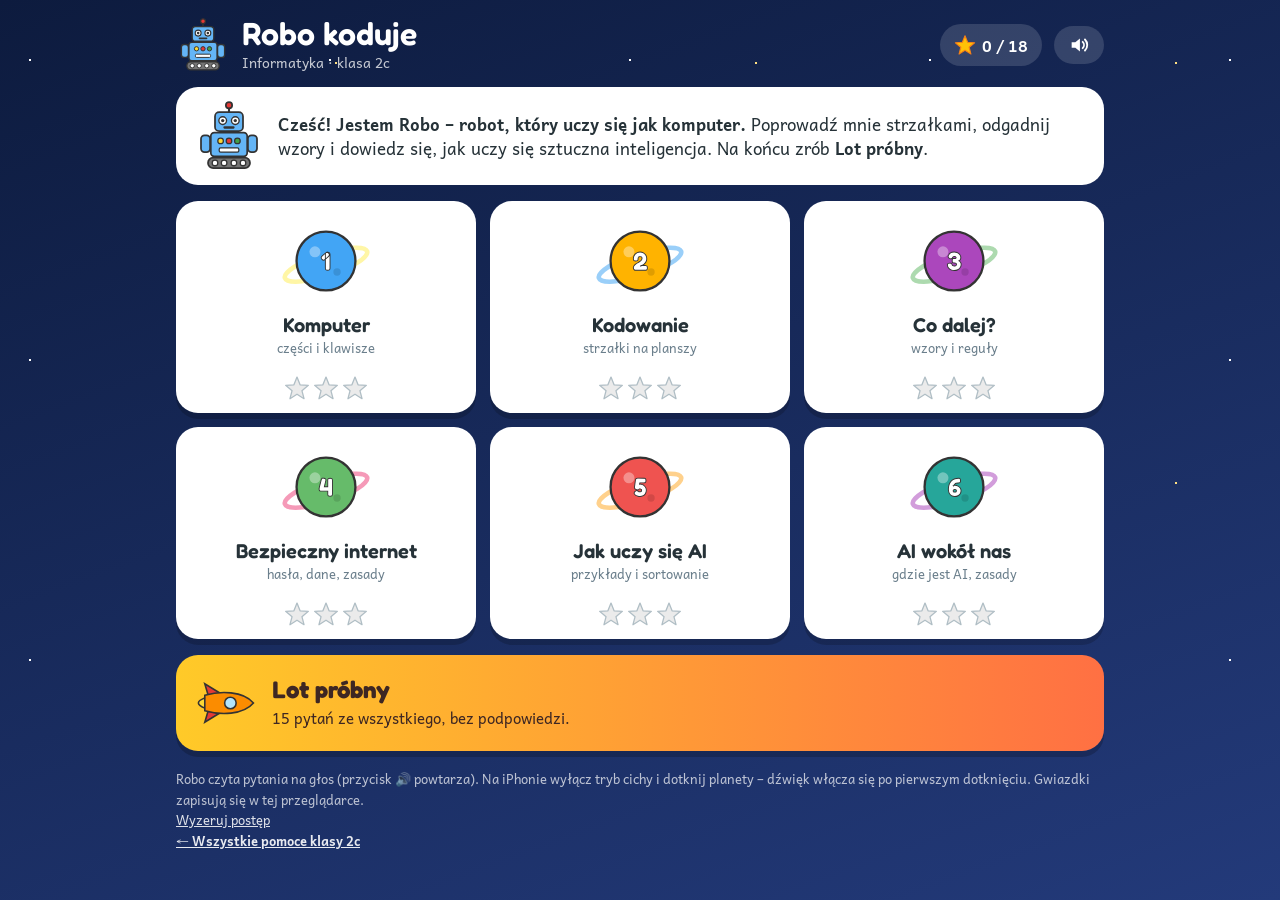
==== informatyka/index.html @ 93af4a6c "Anonimowe statystyki odwiedzin i postępów w grach (GoatCounter) Co-Authored-By: Claude Opus 5.5 <nor" ====
<!doctype html>
<html lang="pl">
<head>
<meta charset="utf-8">
<meta name="viewport" content="width=device-width, initial-scale=1">
<meta name="robots" content="noindex, nofollow">
<title>Robo koduje – informatyka 2c</title>
<link rel="preconnect" href="https://fonts.googleapis.com">
<link rel="preconnect" href="https://fonts.gstatic.com" crossorigin>
<link href="https://fonts.googleapis.com/css2?family=Andika:wght@400;700&family=Fredoka:wght@500;600&display=swap" rel="stylesheet">
<link rel="stylesheet" href="../wspolne/robo.css?v=4d2badfa">
<style>
  .prog { display: inline-flex; gap: 6px; align-items: center; }
  .prog svg { width: 36px; height: 36px; background: #E3F2FD; border-radius: 8px; padding: 2px; }
  .sr { position: absolute; width: 1px; height: 1px; overflow: hidden; clip: rect(0 0 0 0); white-space: nowrap; }
  .seq { font-size: 46px; letter-spacing: 6px; line-height: 1.3; word-break: break-word; }
  .seq b { color: #FF7043; }
  @media (max-width: 560px) { .prog svg { width: 30px; height: 30px; } .seq { font-size: 34px; letter-spacing: 3px; } }
</style>
<!-- Anonymous visit counter (GoatCounter, no cookies); roboTrack(name) records an event such as a finished level. -->
<script data-goatcounter="https://robo-klasa-2c.goatcounter.com/count" async src="https://gc.zgo.at/count.js"></script>
<script>window.roboTrack = function (n, t) { t = t || 0; try { var g = window.goatcounter; if (g && g.count) g.count({ path: n, title: n, event: true }); else if (t < 20) setTimeout(function () { roboTrack(n, t + 1); }, 500); } catch (e) {} };</script>
</head>
<body>
<div class="wrap" id="app"></div>
<script src="../wspolne/robo.js?v=5233cfd8"></script>
<script>
const { rnd, pick, shuffle, sample, coin } = Robo;
const between = (a, b) => a + rnd(b - a + 1);
const opts = (ans, pool, k = 3) => shuffle([ans, ...sample(pool.filter(x => x !== ans), k - 1)]).map(x => ({ html: x, ok: x === ans }));
const emoji = e => `<div class="emoji">${e}</div>`;
const stmt = s => `<div class="stmt">${s}</div>`;
const YN = (ok, yes = 'Tak', no = 'Nie') => [{ html: yes, ok }, { html: no, ok: !ok }];

/* ---------- Komputer ---------- */
const PARTS = [
  ['🖥️', 'monitor', 'do wyświetlania obrazu'], ['⌨️', 'klawiatura', 'do pisania liter i cyfr'], ['🖱️', 'myszka', 'do wskazywania i klikania'],
  ['🖨️', 'drukarka', 'do drukowania na papierze'], ['🎧', 'słuchawki', 'do słuchania dźwięku'], ['💻', 'laptop', 'to komputer, który można zabrać ze sobą'],
];
const KEYS = [
  ['Który klawisz robi odstęp między wyrazami?', 'Spacja'], ['Który klawisz usuwa literę przed kursorem?', 'Backspace'],
  ['Który klawisz przenosi tekst do nowej linii?', 'Enter'], ['Który klawisz trzymasz, żeby napisać wielką literę?', 'Shift'],
];
const KEY_NAMES = ['Spacja', 'Backspace', 'Enter', 'Shift'];
function genComputer(i) {
  const mode = i % 3;
  if (mode === 0) {
    const [e, w, d] = pick(PARTS);
    return { key: 'k0' + w, t: 'Co to jest?', p: 'Części komputera.', say: 'Co to jest?', prompt: emoji(e), cls: 'three',
      after: `To ${w} – ${d}.`, options: opts(w, PARTS.map(p => p[1])) };
  }
  if (mode === 1) {
    const [e, w, d] = pick(PARTS.slice(0, 5)), verb = w === 'słuchawki' ? 'służą' : 'służy', q = `Do czego ${verb} ${w}?`;
    return { key: 'k1' + w, t: q, p: 'Części komputera.', say: q, prompt: emoji(e), cls: 'list',
      after: `${w[0].toUpperCase() + w.slice(1)} ${verb} ${d}.`, options: opts(d, PARTS.slice(0, 5).map(p => p[2])) };
  }
  const [q, ans] = pick(KEYS);
  return { key: 'k2' + ans, t: q, p: 'Klawiatura.', say: q, prompt: emoji('⌨️'), cls: 'words', after: `To klawisz ${ans}.`,
    options: shuffle(KEY_NAMES).map(x => ({ html: x, ok: x === ans })) };
}

/* ---------- Kodowanie: Robo na planszy ---------- */
const N = 5, CELL = 40;
const DIRS = { '→': [0, 1], '←': [0, -1], '↓': [1, 0], '↑': [-1, 0] };
const FLIP = { '→': '←', '←': '→', '↓': '↑', '↑': '↓' };
const inside = ([r, c]) => r >= 0 && r < N && c >= 0 && c < N;
const run = (start, prog) => prog.reduce(([r, c], d) => [r + DIRS[d][0], c + DIRS[d][1]], start);
const same = (a, b) => a[0] === b[0] && a[1] === b[1];
const ROT = { '→': 0, '↓': 90, '←': 180, '↑': 270 };
const arrow = d => `<svg viewBox="0 0 24 24" aria-hidden="true"><g transform="rotate(${ROT[d]} 12 12)"><path d="M4 12h14M12 5.5l6.5 6.5-6.5 6.5" fill="none" stroke="#1E88E5" stroke-width="3.2" stroke-linecap="round" stroke-linejoin="round"/></g></svg>`;
const progHtml = p => `<span class="prog">${p.map(arrow).join('')}<span class="sr">${p.join(' ')}</span></span>`;
function board(start, target, labels = []) {
  let s = `<rect x="0" y="0" width="${N * CELL}" height="${N * CELL}" rx="8" fill="#E3F2FD" stroke="#90CAF9" stroke-width="2"/>`;
  for (let k = 1; k < N; k++) s += `<line x1="${k * CELL}" y1="0" x2="${k * CELL}" y2="${N * CELL}" stroke="#90CAF9"/><line x1="0" y1="${k * CELL}" x2="${N * CELL}" y2="${k * CELL}" stroke="#90CAF9"/>`;
  if (target) s += `<text x="${target[1] * CELL + CELL / 2}" y="${target[0] * CELL + CELL / 2 + 10}" text-anchor="middle" font-size="28">⭐</text>`;
  labels.forEach(([r, c, t]) => {
    s += `<circle cx="${c * CELL + CELL / 2}" cy="${r * CELL + CELL / 2}" r="15" fill="#FFE082" stroke="#333" stroke-width="1.5"/>
          <text x="${c * CELL + CELL / 2}" y="${r * CELL + CELL / 2 + 7}" text-anchor="middle" font-size="19" font-weight="700" font-family="Fredoka, sans-serif" fill="#263238">${t}</text>`;
  });
  s += Robo.robot().replace(/<svg[^>]*>/, `<svg x="${start[1] * CELL + 3}" y="${start[0] * CELL + 3}" width="${CELL - 6}" height="${CELL - 6}" viewBox="0 0 100 100">`);
  return `<svg viewBox="-2 -2 ${N * CELL + 4} ${N * CELL + 4}" style="width:min(100%,250px)" aria-label="plansza">${s}</svg>`;
}
function randomTrip() {
  for (;;) {
    const start = [rnd(N), rnd(N)], dr = between(-3, 3), dc = between(-3, 3), steps = Math.abs(dr) + Math.abs(dc);
    const target = [start[0] + dr, start[1] + dc];
    if (steps >= 2 && steps <= 5 && inside(target)) {
      const h = Array(Math.abs(dc)).fill(dc > 0 ? '→' : '←'), v = Array(Math.abs(dr)).fill(dr > 0 ? '↓' : '↑');
      return { start, target, prog: coin() ? [...h, ...v] : [...v, ...h] };
    }
  }
}
function genCode(i) {
  const { start, target, prog } = randomTrip();
  if (i % 2 === 0) {
    const cands = [prog.map(d => DIRS[d][1] ? FLIP[d] : d), prog.map(d => DIRS[d][0] ? FLIP[d] : d), prog.slice(0, -1), [...prog, prog[prog.length - 1]], prog.map(d => FLIP[d])];
    const wrong = [], seen = new Set([prog.join('')]);
    for (const c of shuffle(cands)) if (c.length && !same(run(start, c), target) && !seen.has(c.join('')) && wrong.length < 2) { seen.add(c.join('')); wrong.push(c); }
    return { key: 'c0' + start + target + prog.join(''), t: 'Który program zaprowadzi Robo do gwiazdki?', p: 'Każda strzałka to jeden krok.',
      say: 'Który program zaprowadzi Robo do gwiazdki?', prompt: board(start, target), cls: 'list', after: 'Robo jest przy gwieździe!',
      review: `program ${prog.join(' ')}`, options: shuffle([prog, ...wrong]).map(p => ({ html: progHtml(p), ok: p === prog })) };
  }
  const others = [];
  while (others.length < 2) {
    const cell = [rnd(N), rnd(N)];
    if (!same(cell, start) && !same(cell, target) && !others.some(o => same(o, cell))) others.push(cell);
  }
  const letters = shuffle(['A', 'B', 'C']), labels = [[...target, letters[0]], [...others[0], letters[1]], [...others[1], letters[2]]];
  return { key: 'c1' + start + prog.join(''), t: 'Dokąd dojdzie Robo?', p: 'Wykonaj strzałki po kolei, krok po kroku.',
    say: 'Dokąd dojdzie Robo?', prompt: `<div class="row">${board(start, null, labels)}${progHtml(prog)}</div>`, cls: 'three',
    after: `Robo dojdzie do pola ${letters[0]}.`, options: ['A', 'B', 'C'].map(x => ({ html: x, ok: x === letters[0] })) };
}

/* ---------- Co dalej? (wzory) ---------- */
const SETS = [['🔴', '🔵', '🟡', '🟢'], ['🍎', '🍌', '🍇', '🍐'], ['⭐', '🌙', '☀️', '☁️'], ['🐱', '🐶', '🐭', '🐰'], ['🟥', '🟦', '🟨', '🟩']];
const UNITS = ['AB', 'ABB', 'AAB', 'ABC', 'AABB', 'ABCB'];
function genPattern(i) {
  if (i % 3 === 2) {
    const step = pick([2, 3, 5, 10]), a = between(1, 5), seq = [0, 1, 2, 3, 4].map(k => a + k * step), ans = a + 5 * step;
    const cand = [...new Set([ans + 1, ans - 1, ans + step, ans - 2, ans + 2])].filter(x => x !== ans && x > 0);
    return { key: 'p1' + a + step, t: 'Jaka liczba będzie dalej?', p: 'Znajdź regułę.', say: 'Jaka liczba będzie dalej?',
      prompt: `<div class="seq">${seq.join(', ')}, <b>?</b></div>`, cls: 'three', after: `Każda liczba jest większa o ${step}, więc następna to ${ans}.`,
      options: shuffle([ans, ...sample(cand, 2)]).map(x => ({ html: String(x), ok: x === ans })) };
  }
  const unit = pick(UNITS), set = shuffle(pick(SETS)), map = {};
  [...'ABC'].forEach((L, k) => { map[L] = set[k]; });
  const total = unit.length * 2 + 1 + rnd(unit.length);
  const seq = Array.from({ length: total }, (_, k) => map[unit[k % unit.length]]), ans = map[unit[total % unit.length]];
  const pool = set.filter(x => x !== ans);
  return { key: 'p0' + seq.join(''), t: 'Co będzie dalej?', p: 'Znajdź powtarzający się wzór.', say: 'Co będzie dalej?',
    prompt: `<div class="seq">${seq.join('')}<b>?</b></div>`, cls: 'three', after: 'Brawo! Komputery też szukają takich wzorów.',
    options: shuffle([ans, ...sample(pool, 2)]).map(x => ({ html: `<span class="emoji">${x}</span>`, ok: x === ans })) };
}

/* ---------- Bezpieczny internet ---------- */
const SAFE = [
  ['🏠', 'Nieznajomy w grze pyta, gdzie mieszkasz. Czy mu powiesz?', false, 'Nie! Nie podawaj adresu obcym. Powiedz o tym rodzicowi.'],
  ['🔑', 'Czy hasło możesz powiedzieć koledze?', false, 'Nie. Hasło znasz tylko Ty i Twoi rodzice.'],
  ['📷', 'Czy możesz wysłać swoje zdjęcie komuś, kogo nie znasz?', false, 'Nie. Zdjęć nie wysyłamy obcym osobom.'],
  ['📰', 'Czy wszystko, co jest w internecie, jest prawdą?', false, 'Nie. W internecie są też nieprawdziwe informacje.'],
  ['🎮', 'Czy możesz pobrać nową grę bez pytania rodzica?', false, 'Nie. Najpierw zapytaj rodzica.'],
  ['🙋', 'Coś w internecie Cię przestraszyło. Czy warto powiedzieć o tym rodzicowi?', true, 'Tak! Zawsze możesz powiedzieć rodzicowi lub nauczycielowi.'],
  ['⏰', 'Czy przy tablecie warto robić przerwy?', true, 'Tak. Przerwy są dobre dla oczu i dla głowy.'],
];
const SAFE_CHOICE = [
  ['😠', 'Ktoś w internecie jest dla Ciebie niemiły. Co robisz?', 'Mówię rodzicowi lub nauczycielowi', ['Mówię rodzicowi lub nauczycielowi', 'Odpisuję coś brzydkiego', 'Nikomu nic nie mówię']],
  ['🎁', 'Wyskoczyło okienko: „Wygrałeś telefon! Kliknij!”. Co robisz?', 'Nie klikam i pytam rodzica', ['Nie klikam i pytam rodzica', 'Klikam szybko', 'Wpisuję swój adres']],
  ['🔐', 'Dobre hasło to…', 'długie i trudne do zgadnięcia', ['długie i trudne do zgadnięcia', '1234', 'moje imię']],
];
function genSafe(i) {
  if (i % 3 === 2) {
    const [e, q, ans, o] = pick(SAFE_CHOICE);
    return { key: 'b1' + q, t: q, p: 'Bezpieczny internet.', say: q, prompt: emoji(e), cls: 'list', after: ans, options: opts(ans, o) };
  }
  const [e, q, ok, aft] = pick(SAFE);
  return { key: 'b0' + q, t: q, p: 'Bezpieczny internet.', say: q, prompt: emoji(e), cls: 'two', after: aft, review: aft, options: YN(ok) };
}

/* ---------- Jak uczy się AI ---------- */
const SORTS = [
  { a: 'owoc', b: 'warzywo', A: ['🍎', '🍌', '🍇', '🍓', '🍐', '🍊'], B: ['🥕', '🥦', '🥒', '🥔', '🧅', '🫑'] },
  { a: 'żyje na lądzie', b: 'żyje w wodzie', A: ['🐶', '🐱', '🐘', '🦁', '🐰', '🐻'], B: ['🐟', '🐬', '🐙', '🦈', '🐳', '🦀'] },
  { a: 'lata', b: 'jeździ', A: ['✈️', '🚁', '🚀', '🎈'], B: ['🚗', '🚌', '🚲', '🚂', '🛴'] },
];
const LEARN = [
  ['Z czego uczy się sztuczna inteligencja (AI)?', 'z wielu przykładów', ['z wielu przykładów', 'ze snu', 'z jedzenia'], 'AI uczy się z bardzo wielu przykładów.'],
  ['Robo obejrzał 100 zdjęć kotów i 100 zdjęć psów. Czego się nauczył?', 'rozpoznawać koty i psy', ['rozpoznawać koty i psy', 'gotować obiad', 'pływać'], 'Z przykładów Robo nauczył się rozpoznawać koty i psy.'],
  ['Robo uczył się tylko na zdjęciach białych kotów. Pokazujemy mu czarnego kota. Co się może stać?', 'Robo może się pomylić', ['Robo może się pomylić', 'Robo na pewno zgadnie', 'Robo zamieni się w kota'], 'Może się pomylić, bo nie widział takich przykładów. Dlatego AI potrzebuje różnych przykładów.'],
  ['Ktoś pokazał Robo psa i podpisał go „kot”. Co się stanie?', 'Robo nauczy się źle', ['Robo nauczy się źle', 'Robo nauczy się lepiej', 'Nic się nie zmieni'], 'Złe przykłady uczą AI złych odpowiedzi.'],
  ['Im więcej dobrych przykładów, tym AI…', 'lepiej rozpoznaje', ['lepiej rozpoznaje', 'gorzej rozpoznaje', 'dłużej śpi'], 'Więcej dobrych przykładów – lepsza AI.'],
];
function genLearn(i) {
  if (i % 2 === 0) {
    const s = pick(SORTS), isA = coin(), e = pick(isA ? s.A : s.B), ans = isA ? s.a : s.b;
    return { key: 'l0' + e, t: 'Robo uczy się sortować. Pomóż mu! To…', p: 'Tak AI uczy się z przykładów.', say: 'Robo uczy się sortować. Pomóż mu!',
      prompt: emoji(e), cls: 'two', after: `Dobrze: ${ans}. Dziękuję, uczę się z Twoich przykładów!`, options: [s.a, s.b].map(x => ({ html: x, ok: x === ans })) };
  }
  const [q, ans, o, aft] = pick(LEARN);
  return { key: 'l1' + q, t: q, p: 'Jak uczy się AI?', say: q, prompt: Robo.robot().replace('class="ic"', 'class="big"'), cls: 'list', after: aft, options: opts(ans, o) };
}

/* ---------- AI wokół nas ---------- */
const AROUND = [
  ['🤖', 'Co to jest AI?', 'sztuczna inteligencja – program komputerowy, który uczy się z przykładów', ['sztuczna inteligencja – program komputerowy, który uczy się z przykładów', 'nowy rodzaj czekolady', 'zwierzę z zoo'], 'AI to sztuczna inteligencja – program komputerowy.'],
  ['📱', 'Gdzie możesz spotkać AI?', 'w asystencie głosowym w telefonie', ['w asystencie głosowym w telefonie', 'w ołówku', 'w kamieniu'], 'Asystent głosowy w telefonie korzysta z AI.'],
  ['🌍', 'Co może zrobić tłumacz z AI w telefonie?', 'przetłumaczyć zdanie na inny język', ['przetłumaczyć zdanie na inny język', 'ugotować zupę', 'posprzątać pokój'], 'Tłumacz z AI zamienia zdania na inny język.'],
  ['❓', 'Czy AI zawsze ma rację?', 'Nie, może się pomylić – trzeba sprawdzać', ['Nie, może się pomylić – trzeba sprawdzać', 'Tak, nigdy się nie myli', 'Tylko w niedzielę'], 'AI też się myli. Ważne informacje sprawdzamy z dorosłym.'],
  ['💬', 'Czy możesz napisać czatbotowi swój adres i hasło?', 'Nie, to są moje prywatne dane', ['Nie, to są moje prywatne dane', 'Tak, czatbot jest moim kolegą', 'Tak, ale tylko hasło'], 'Prywatnych danych nie podajemy ani ludziom w internecie, ani czatbotom.'],
  ['📝', 'AI napisało odpowiedź do zadania domowego. Co robisz?', 'Czytam, sprawdzam i uczę się sam(a)', ['Czytam, sprawdzam i uczę się sam(a)', 'Przepisuję bez czytania', 'Wyrzucam zeszyt'], 'AI może pomóc, ale uczysz się Ty – sprawdzaj i myśl samodzielnie.'],
  ['👩‍💻', 'Kto tworzy programy AI?', 'ludzie – programiści', ['ludzie – programiści', 'roboty z kosmosu', 'dinozaury'], 'AI tworzą ludzie – programistki i programiści.'],
  ['🧠', 'Czy AI czuje radość albo smutek jak człowiek?', 'Nie, to program komputerowy', ['Nie, to program komputerowy', 'Tak, płacze w nocy', 'Tak, gdy jest głodne'], 'AI to program. Może mówić jak człowiek, ale nie czuje jak człowiek.'],
];
function genAround() {
  const [e, q, ans, o, aft] = pick(AROUND);
  return { key: 'a' + q, t: q, p: 'AI wokół nas.', say: q, prompt: emoji(e), cls: 'list', after: aft, options: opts(ans, o) };
}

Robo.start({
  id: 'robo-inf-2c', lang: 'pl-PL', rate: .95,
  title: 'Robo koduje', sub: 'Informatyka · klasa 2c',
  intro: '<b>Cześć! Jestem Robo – robot, który uczy się jak komputer.</b> Poprowadź mnie strzałkami, odgadnij wzory i dowiedz się, jak uczy się sztuczna inteligencja. Na końcu zrób <b>Lot próbny</b>.',
  back: '../',
  levels: [
    { id: 'computer', name: 'Komputer', pl: 'części i klawisze', col: '#42A5F5', ring: '#FFF59D', gen: genComputer },
    { id: 'code', name: 'Kodowanie', pl: 'strzałki na planszy', col: '#FFB300', ring: '#90CAF9', gen: genCode },
    { id: 'pattern', name: 'Co dalej?', pl: 'wzory i reguły', col: '#AB47BC', ring: '#A5D6A7', gen: genPattern },
    { id: 'safe', name: 'Bezpieczny internet', pl: 'hasła, dane, zasady', col: '#66BB6A', ring: '#F48FB1', gen: genSafe },
    { id: 'learn', name: 'Jak uczy się AI', pl: 'przykłady i sortowanie', col: '#EF5350', ring: '#FFCC80', gen: genLearn },
    { id: 'ai', name: 'AI wokół nas', pl: 'gdzie jest AI, zasady', col: '#26A69A', ring: '#CE93D8', gen: genAround },
  ],
  test: { name: 'Lot próbny', pl: '15 pytań ze wszystkiego, bez podpowiedzi.', n: 15 },
});
</script>
</body>
</html>
---- wspolne/robo.css ----
/* Shared look of the Robo games (night sky, white cards, planets). Single deliberate dark theme. */
:root {
  color-scheme: dark;
  --bg1: #0d1b3e; --bg2: #233a7a; --card: #ffffff; --ink: #263238; --muted: #6b7f8c;
  --ok: #43A047; --bad: #E53935; --gold: #FFC107; --accent: #1E88E5; --line: #CFD8DC;
  --display: 'Fredoka', 'Comic Sans MS', sans-serif; --body: 'Andika', 'Comic Sans MS', sans-serif;
}
* { box-sizing: border-box; }
html, body { margin: 0; }
body {
  min-height: 100vh; overflow-x: hidden; font-family: var(--body); color: var(--ink);
  background: radial-gradient(1.5px 1.5px at 10% 20%, #fff 50%, transparent 51%),
              radial-gradient(1px 1px at 30% 70%, #fff 50%, transparent 51%),
              radial-gradient(2px 2px at 80% 15%, #FFE082 50%, transparent 51%),
              radial-gradient(1px 1px at 60% 40%, #fff 50%, transparent 51%),
              radial-gradient(1.5px 1.5px at 90% 80%, #fff 50%, transparent 51%),
              linear-gradient(160deg, var(--bg1), var(--bg2));
  background-size: 300px 300px, 260px 260px, 420px 420px, 200px 200px, 340px 340px, 100% 100%;
  background-attachment: fixed;
  -webkit-tap-highlight-color: transparent; user-select: none;
}
button { font: inherit; cursor: pointer; color: inherit; }
svg { display: block; }
.ic { width: 100%; height: 100%; }
.wrap { max-width: 960px; margin: 0 auto; padding: 16px; }

.top { display: flex; align-items: center; gap: 12px; color: #fff; margin-bottom: 14px; }
.top .logo { width: 54px; height: 54px; flex: none; }
.top h1 { font-family: var(--display); font-weight: 600; font-size: clamp(22px, 4vw, 32px); margin: 0; line-height: 1.1; }
.top .sub { font-size: 14px; opacity: .75; }
.top .sp { flex: 1; }
.pill { background: rgba(255,255,255,.14); border: 0; border-radius: 30px; padding: 8px 14px; color: #fff; font-weight: 700;
        display: inline-flex; align-items: center; gap: 6px; white-space: nowrap; text-decoration: none; }
.pill svg { width: 22px; height: 22px; }
.pill:hover { background: rgba(255,255,255,.24); }

.hello { display: flex; gap: 14px; align-items: center; background: var(--card); border-radius: 22px; padding: 14px 18px; margin-bottom: 16px; }
.hello .ic { width: 70px; height: 70px; flex: none; }
.hello p { margin: 0; font-size: 17px; line-height: 1.45; }
.planets { display: grid; grid-template-columns: repeat(3, 1fr); gap: 14px; }
.planets.four { grid-template-columns: repeat(4, 1fr); }
.planet { background: var(--card); border: 0; border-radius: 22px; padding: 14px 10px 12px; text-align: center; transition: transform .15s;
          box-shadow: 0 6px 0 rgba(0,0,0,.18); }
.planet:hover { transform: translateY(-3px) rotate(-1deg); }
.planet .orb { width: 92px; height: 92px; margin: 0 auto 6px; }
.planet .nm { font-family: var(--display); font-size: 20px; font-weight: 600; }
.planet .pl { font-size: 13px; color: var(--muted); min-height: 2.6em; }
.stars3 { display: flex; justify-content: center; gap: 3px; margin-top: 4px; }
.stars3 svg { width: 26px; height: 26px; }
.testbtn { margin-top: 16px; width: 100%; border: 0; border-radius: 22px; padding: 16px; display: flex; align-items: center; gap: 16px;
           background: linear-gradient(90deg, #FFCA28, #FF7043); color: #3E2723; box-shadow: 0 6px 0 rgba(0,0,0,.2); text-align: left; }
.testbtn .ic { width: 64px; height: 64px; flex: none; }
.testbtn b { font-family: var(--display); font-size: 24px; display: block; }
.testbtn span { font-size: 15px; }
.testbtn .best { margin-left: auto; font-weight: 700; font-size: 18px; white-space: nowrap; }
.done-banner { background: linear-gradient(90deg, #66BB6A, #26A69A); color: #fff; border-radius: 22px; padding: 12px 18px; margin-bottom: 16px; font-size: 18px; }
.foot { color: rgba(255,255,255,.7); font-size: 13px; margin-top: 18px; line-height: 1.6; }
.foot button { background: none; border: 0; color: rgba(255,255,255,.85); text-decoration: underline; padding: 0; }
.foot a { color: rgba(255,255,255,.9); font-weight: 700; }

.bar { display: flex; align-items: center; gap: 12px; margin-bottom: 12px; }
.track { flex: 1; height: 18px; background: rgba(255,255,255,.18); border-radius: 10px; position: relative; }
.track .fill { position: absolute; left: 0; top: 0; bottom: 0; border-radius: 10px; background: linear-gradient(90deg, #FFCA28, #FF7043); transition: width .4s; }
.track .rk { position: absolute; top: 50%; width: 40px; height: 40px; transform: translate(-50%, -50%); transition: left .4s; }
.track .home { position: absolute; right: -10px; top: 50%; transform: translateY(-50%); width: 34px; height: 34px; border-radius: 50%;
               background: radial-gradient(circle at 35% 35%, #A5D6A7, #2E7D32); border: 3px solid #fff; }
.card { background: var(--card); border-radius: 26px; padding: 18px 20px 22px; box-shadow: 0 8px 0 rgba(0,0,0,.18); position: relative; }
.qhead { display: flex; align-items: flex-start; gap: 12px; }
.qhead .t { font-family: var(--display); font-size: clamp(22px, 3.6vw, 30px); font-weight: 600; line-height: 1.15; }
.qhead .p { color: var(--muted); font-size: 15px; margin-top: 2px; }
.speak { margin-left: auto; flex: none; width: 58px; height: 58px; border-radius: 50%; border: 0; background: #E3F2FD; display: flex;
         align-items: center; justify-content: center; }
.speak svg { width: 32px; height: 32px; }
.prompt { display: flex; justify-content: center; align-items: center; min-height: 110px; margin: 14px 0; text-align: center; }
.prompt .big { width: 170px; height: 170px; }
.prompt .emoji { font-size: 110px; line-height: 1.1; }
.prompt .eq { font-family: var(--display); font-weight: 600; font-size: clamp(40px, 9vw, 70px); color: var(--ink); letter-spacing: 1px; }
.prompt .eq .hl { color: #fff; background: var(--accent); border-radius: 14px; padding: 0 10px; }
.prompt .eq .q { color: #FF7043; }
.prompt .stmt { font-size: clamp(22px, 4.2vw, 32px); font-weight: 700; line-height: 1.35; max-width: 700px; }
.prompt .stmt .gap { display: inline-block; min-width: 46px; border-bottom: 4px dashed #90A4AE; }
.prompt .row { display: flex; align-items: center; justify-content: center; gap: 18px; flex-wrap: wrap; }
.prompt .row .emoji { font-size: 90px; }

.opts { display: grid; gap: 12px; }
.opts.pics { grid-template-columns: repeat(4, 1fr); }
.opts.three { grid-template-columns: repeat(3, 1fr); }
.opts.words { grid-template-columns: repeat(auto-fit, minmax(150px, 1fr)); }
.opts.two { grid-template-columns: 1fr 1fr; max-width: 640px; margin: 0 auto; }
.opts.list { grid-template-columns: 1fr; max-width: 640px; margin: 0 auto; }
.opt { border: 3px solid var(--line); background: #fff; border-radius: 20px; padding: 10px 12px; min-height: 72px; display: flex; align-items: center;
       justify-content: center; font-size: clamp(21px, 3.4vw, 28px); font-weight: 700; transition: transform .1s, border-color .2s, background .2s; text-align: center; }
.opts.list .opt, .opts.long .opt { font-size: clamp(18px, 2.8vw, 22px); min-height: 60px; }
.opt:hover { border-color: var(--accent); transform: translateY(-2px); }
.opt:focus-visible, .tile:focus-visible, .planet:focus-visible { outline: 3px solid var(--gold); outline-offset: 2px; }
.opt .emoji { font-size: 64px; line-height: 1; }
.opt.ok { border-color: var(--ok); background: #E8F5E9; animation: pop .35s; }
.opt.bad { border-color: var(--bad); background: #FFEBEE; animation: shake .4s; opacity: .55; pointer-events: none; }
.opt.hint, .tile.hint { animation: glow 1s infinite; }
@keyframes pop { 50% { transform: scale(1.08); } }
@keyframes shake { 20%, 60% { transform: translateX(-8px); } 40%, 80% { transform: translateX(8px); } }
@keyframes glow { 50% { box-shadow: 0 0 0 8px rgba(255, 193, 7, .55); } }

.slots { display: flex; justify-content: center; gap: 8px; margin: 6px 0 18px; flex-wrap: wrap; }
.slot { width: 52px; height: 64px; border-bottom: 5px solid #90A4AE; font-family: var(--display); font-size: 42px; font-weight: 600;
        display: flex; align-items: center; justify-content: center; color: var(--ok); }
.slot.cur { border-color: var(--gold); }
.tiles { display: flex; justify-content: center; gap: 10px; flex-wrap: wrap; }
.tile { min-width: 62px; height: 62px; padding: 0 8px; border-radius: 16px; border: 0; background: #FFE082; box-shadow: 0 5px 0 #FFA000;
        font-family: var(--display); font-size: 36px; font-weight: 600; transition: transform .1s; }
.tile:hover { transform: translateY(-2px); }
.tile.used { visibility: hidden; }
.tile.picked { background: #A5D6A7; box-shadow: 0 5px 0 #43A047; pointer-events: none; }
.tile.bad { background: #FFCDD2; box-shadow: 0 5px 0 #E57373; animation: shake .4s; }
.tile.helper { background: #C8E6C9; box-shadow: 0 5px 0 #66BB6A; }

.robo { position: absolute; right: 14px; bottom: -6px; width: 90px; height: 90px; pointer-events: none; }
.robo.happy { animation: hop .6s; }
@keyframes hop { 30% { transform: translateY(-24px) rotate(-8deg); } 60% { transform: translateY(0) rotate(6deg); } }
.bubble { position: absolute; right: 104px; bottom: 40px; background: #263238; color: #fff; border-radius: 16px; padding: 8px 14px; font-weight: 700;
          font-size: 20px; opacity: 0; transform: translateY(8px); transition: all .25s; pointer-events: none; white-space: nowrap; }
.bubble.show { opacity: 1; transform: none; }
.bubble.bad { background: #C62828; }

.result { text-align: center; }
.result h2 { font-family: var(--display); font-size: clamp(30px, 6vw, 44px); margin: 6px 0; }
.result .bigstars { display: flex; justify-content: center; gap: 10px; margin: 10px 0; }
.result .bigstars svg { width: 84px; height: 84px; }
.result p { font-size: 20px; margin: 6px 0; }
.result .btns { display: flex; justify-content: center; gap: 12px; margin-top: 16px; flex-wrap: wrap; }
.btn { border: 0; border-radius: 30px; padding: 12px 26px; font-weight: 700; font-size: 20px; color: #fff; background: var(--accent); box-shadow: 0 5px 0 #1565C0; }
.btn.green { background: var(--ok); box-shadow: 0 5px 0 #2E7D32; }
.review { text-align: left; max-width: 560px; margin: 12px auto 0; font-size: 16px; color: #555; background: #FFF8E1; border-radius: 14px; padding: 10px 16px; }
.confetti { position: fixed; top: -20px; width: 12px; height: 16px; border-radius: 3px; z-index: 50; pointer-events: none; animation: fall linear forwards; }
@keyframes fall { to { transform: translateY(110vh) rotate(720deg); } }

@media (max-width: 640px) {
  .planets, .planets.four { grid-template-columns: repeat(2, 1fr); }
  .opts.pics { grid-template-columns: repeat(2, 1fr); }
}
@media (max-width: 560px) {
  .wrap { padding: 12px 16px; }
  .top { gap: 8px; flex-wrap: wrap; }
  .top .logo, .top .sub { display: none; }
  .top h1 { font-size: 20px; }
  .pill { padding: 6px 10px; }
  .hello { padding: 12px; } .hello .ic { width: 48px; height: 48px; } .hello p { font-size: 15px; }
  .planets { gap: 10px; } .planet .orb { width: 70px; height: 70px; } .planet .nm { font-size: 17px; }
  .testbtn { padding: 12px; gap: 10px; } .testbtn .ic { width: 44px; height: 44px; } .testbtn b { font-size: 20px; }
  .card { padding: 14px 14px 18px; }
  .speak { width: 48px; height: 48px; }
  .prompt .big { width: 140px; height: 140px; }
  .prompt .emoji { font-size: 84px; }
  .opts.three { grid-template-columns: 1fr; }
  .opt { min-height: 60px; padding: 8px; }
  .slot { width: 36px; height: 50px; font-size: 30px; }
  .tile { min-width: 50px; height: 52px; font-size: 28px; }
  .robo { width: 64px; height: 64px; right: 8px; }
  .bubble { right: 76px; font-size: 17px; }
  .result .bigstars svg { width: 64px; height: 64px; }
}
@media (prefers-reduced-motion: reduce) { *, *::before, *::after { animation: none !important; transition: none !important; } }
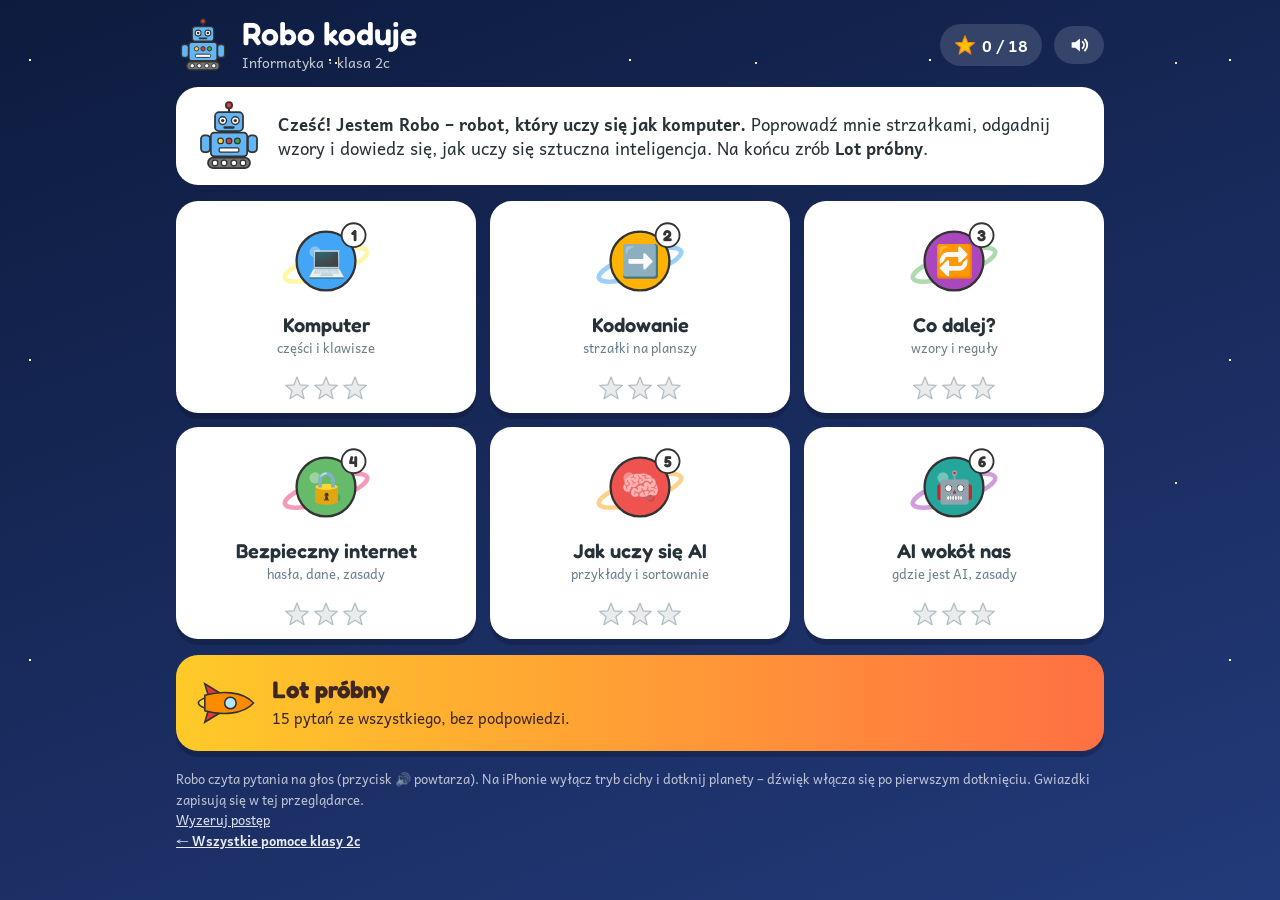
==== commit 35550b3b: "Planety z obrazkami tematu (🌡️ Termometr, 🥛 Litr, 🕒 Zegar, 🎭 Teatr…); numer w małym kółku Co-Authore" ====
--- a/informatyka/index.html
+++ b/informatyka/index.html
@@ -8,7 +8,7 @@
 <link rel="preconnect" href="https://fonts.googleapis.com">
 <link rel="preconnect" href="https://fonts.gstatic.com" crossorigin>
 <link href="https://fonts.googleapis.com/css2?family=Andika:wght@400;700&family=Fredoka:wght@500;600&display=swap" rel="stylesheet">
-<link rel="stylesheet" href="../wspolne/robo.css?v=4d2badfa">
+<link rel="stylesheet" href="../wspolne/robo.css?v=08583d55">
 <style>
   .prog { display: inline-flex; gap: 6px; align-items: center; }
   .prog svg { width: 36px; height: 36px; background: #E3F2FD; border-radius: 8px; padding: 2px; }
@@ -20,10 +20,12 @@
 <!-- Anonymous visit counter (GoatCounter, no cookies); roboTrack(name) records an event such as a finished level. -->
 <script data-goatcounter="https://robo-klasa-2c.goatcounter.com/count" async src="https://gc.zgo.at/count.js"></script>
 <script>window.roboTrack = function (n, t) { t = t || 0; try { var g = window.goatcounter; if (g && g.count) g.count({ path: n, title: n, event: true }); else if (t < 20) setTimeout(function () { roboTrack(n, t + 1); }, 500); } catch (e) {} };</script>
+<!-- roboPlayer(section): once per device 'nowy gracz' on the first game start, then 'gracz wraca' at most once a day (only a date is stored). -->
+<script>window.roboPlayer = function (s) { try { var k = 'robo-gracz-' + s, d = new Date().toDateString(), last = localStorage.getItem(k); if (last === d) return; localStorage.setItem(k, d); roboTrack(s + ' · ' + (last ? 'gracz wraca' : 'nowy gracz')); } catch (e) {} };</script>
 </head>
 <body>
 <div class="wrap" id="app"></div>
-<script src="../wspolne/robo.js?v=5233cfd8"></script>
+<script src="../wspolne/robo.js?v=4123b6d8"></script>
 <script>
 const { rnd, pick, shuffle, sample, coin } = Robo;
 const between = (a, b) => a + rnd(b - a + 1);
@@ -201,12 +203,12 @@
   intro: '<b>Cześć! Jestem Robo – robot, który uczy się jak komputer.</b> Poprowadź mnie strzałkami, odgadnij wzory i dowiedz się, jak uczy się sztuczna inteligencja. Na końcu zrób <b>Lot próbny</b>.',
   back: '../',
   levels: [
-    { id: 'computer', name: 'Komputer', pl: 'części i klawisze', col: '#42A5F5', ring: '#FFF59D', gen: genComputer },
-    { id: 'code', name: 'Kodowanie', pl: 'strzałki na planszy', col: '#FFB300', ring: '#90CAF9', gen: genCode },
-    { id: 'pattern', name: 'Co dalej?', pl: 'wzory i reguły', col: '#AB47BC', ring: '#A5D6A7', gen: genPattern },
-    { id: 'safe', name: 'Bezpieczny internet', pl: 'hasła, dane, zasady', col: '#66BB6A', ring: '#F48FB1', gen: genSafe },
-    { id: 'learn', name: 'Jak uczy się AI', pl: 'przykłady i sortowanie', col: '#EF5350', ring: '#FFCC80', gen: genLearn },
-    { id: 'ai', name: 'AI wokół nas', pl: 'gdzie jest AI, zasady', col: '#26A69A', ring: '#CE93D8', gen: genAround },
+    { id: 'computer', icon: '💻', name: 'Komputer', pl: 'części i klawisze', col: '#42A5F5', ring: '#FFF59D', gen: genComputer },
+    { id: 'code', icon: '➡️', name: 'Kodowanie', pl: 'strzałki na planszy', col: '#FFB300', ring: '#90CAF9', gen: genCode },
+    { id: 'pattern', icon: '🔁', name: 'Co dalej?', pl: 'wzory i reguły', col: '#AB47BC', ring: '#A5D6A7', gen: genPattern },
+    { id: 'safe', icon: '🔒', name: 'Bezpieczny internet', pl: 'hasła, dane, zasady', col: '#66BB6A', ring: '#F48FB1', gen: genSafe },
+    { id: 'learn', icon: '🧠', name: 'Jak uczy się AI', pl: 'przykłady i sortowanie', col: '#EF5350', ring: '#FFCC80', gen: genLearn },
+    { id: 'ai', icon: '🤖', name: 'AI wokół nas', pl: 'gdzie jest AI, zasady', col: '#26A69A', ring: '#CE93D8', gen: genAround },
   ],
   test: { name: 'Lot próbny', pl: '15 pytań ze wszystkiego, bez podpowiedzi.', n: 15 },
 });
--- a/wspolne/robo.css
+++ b/wspolne/robo.css
@@ -71,6 +71,9 @@
 .speak { margin-left: auto; flex: none; width: 58px; height: 58px; border-radius: 50%; border: 0; background: #E3F2FD; display: flex;
          align-items: center; justify-content: center; }
 .speak svg { width: 32px; height: 32px; }
+.speak.en { font: 800 18px/1 Andika, sans-serif; color: #1565C0; background: #FFF8E1; }
+.speak.pl { margin-left: 8px; }
+.en-line { margin: 6px 0 0; padding: 6px 12px; border-radius: 12px; background: #FFF8E1; color: #5D4037; font-size: 17px; font-style: italic; }
 .prompt { display: flex; justify-content: center; align-items: center; min-height: 110px; margin: 14px 0; text-align: center; }
 .prompt .big { width: 170px; height: 170px; }
 .prompt .emoji { font-size: 110px; line-height: 1.1; }
